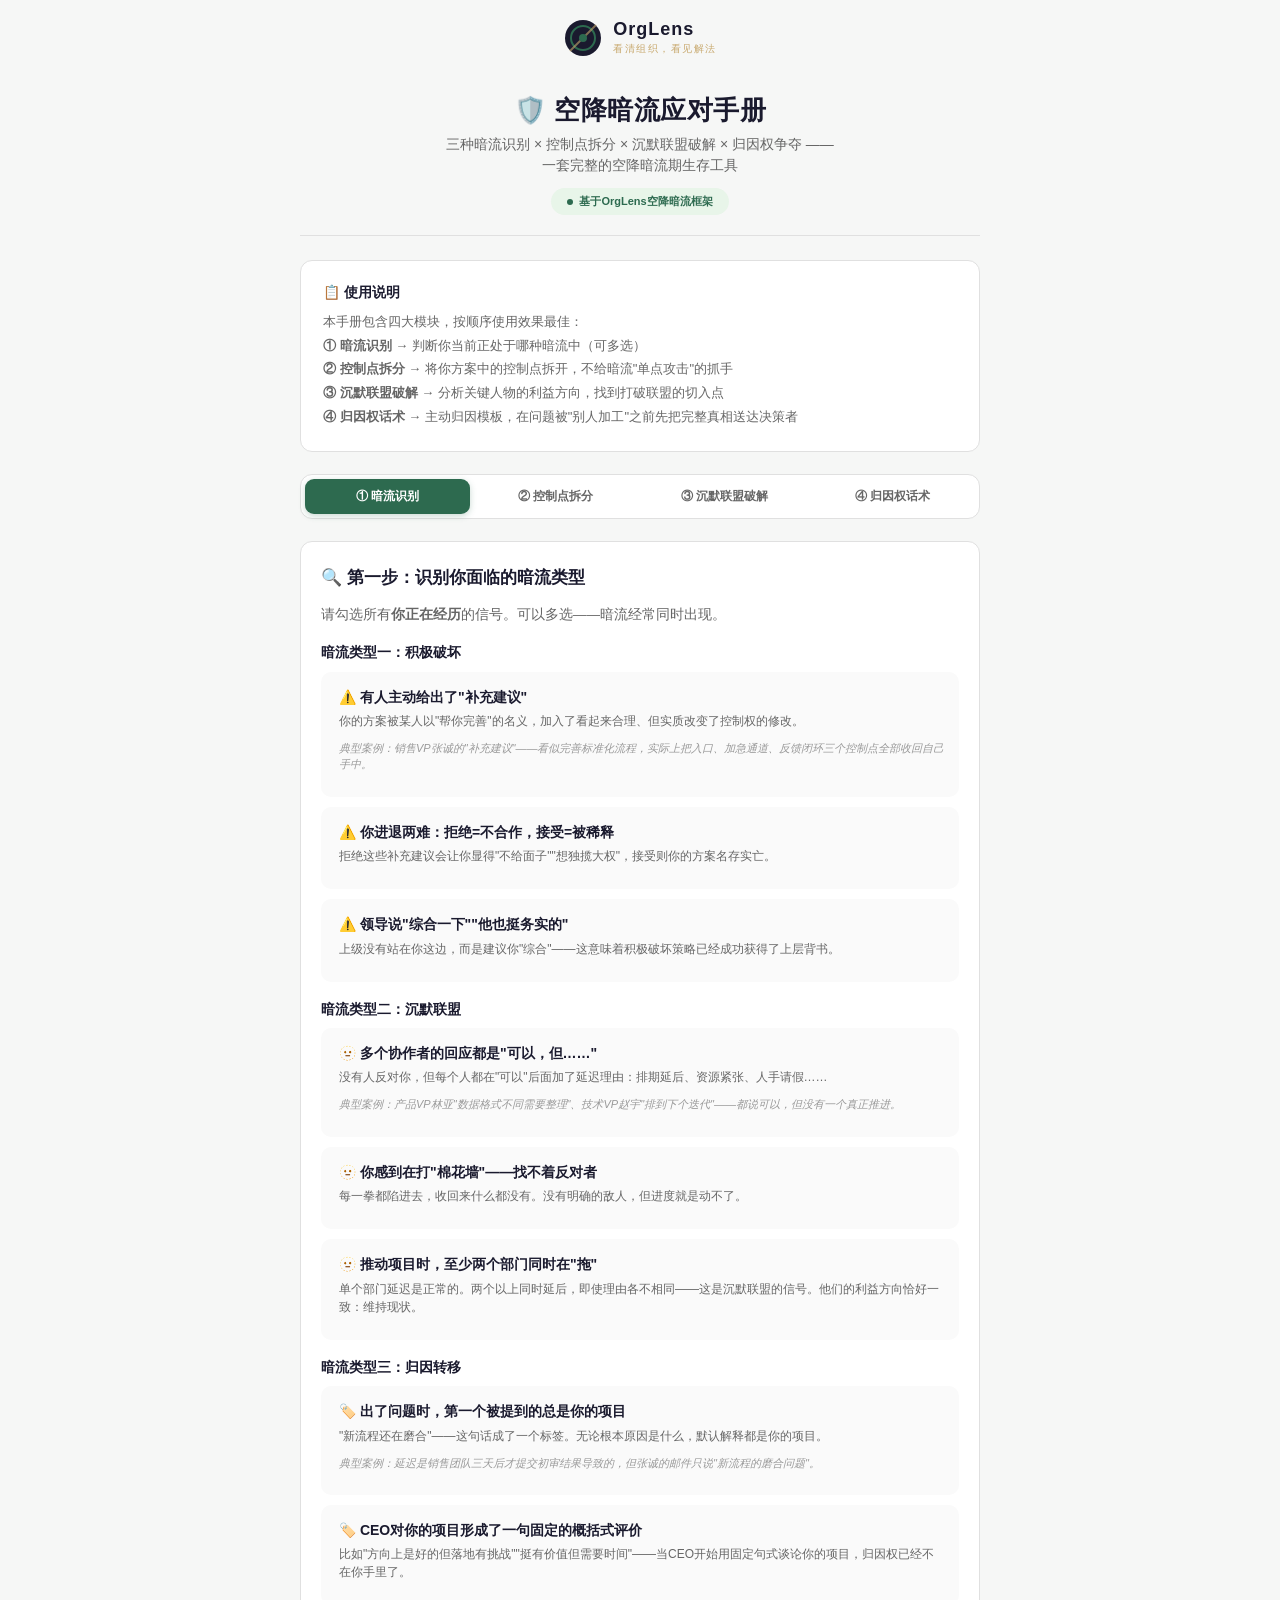
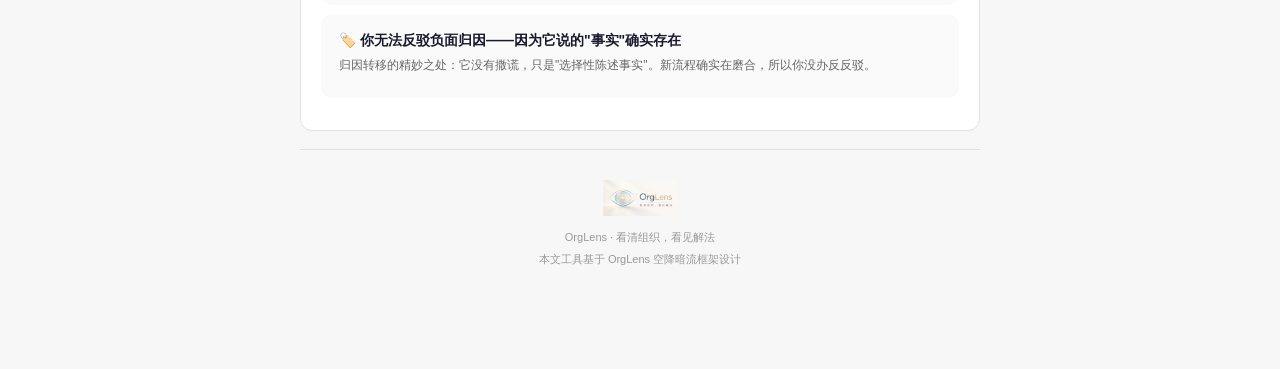
==== anchoring-countermeasures.html @ 835284b1 "Add 空降暗流应对手册 interactive tool" ====
<!DOCTYPE html>
<html lang="zh-CN">
<head>
<meta charset="UTF-8">
<meta name="viewport" content="width=device-width, initial-scale=1.0, maximum-scale=1.0, user-scalable=no">
<title>空降暗流应对手册 - OrgLens</title>
<meta name="description" content="三种暗流识别矩阵 × 控制点拆分模板 × 沉默联盟破解策略 × 归因权争夺话术。基于OrgLens空降暗流框架，一套完整的暗流期生存工具。">
<meta property="og:title" content="空降暗流应对手册 - OrgLens">
<meta property="og:description" content="你在暗流期吗？用这套工具识别暗流类型、拆分控制点、破解沉默联盟、夺回归因权。">
<link rel="icon" href="data:image/svg+xml,<svg xmlns='http://www.w3.org/2000/svg' viewBox='0 0 32 32'><circle cx='16' cy='16' r='14' fill='%231a1a2e'/><circle cx='16' cy='16' r='10' fill='none' stroke='%232d6a4f' stroke-width='1.5'/><line x1='5' y1='27' x2='27' y2='5' stroke='%23c8a96e' stroke-width='1.5' opacity='0.6'/><circle cx='16' cy='16' r='3' fill='%232d6a4f'/></svg>">
<style>
:root{
--primary:#1a1a2e;--accent:#2d6a4f;--accent-light:#e8f5e9;--gold:#c8a96e;--gold-light:#f7efe0;
--bg:#f6f7f6;--card-bg:#ffffff;--border:#e0e0e0;--high:#2d6a4f;--mid:#e6a817;--low:#c0392b;
--text2:#666;--text3:#999
}
*{margin:0;padding:0;box-sizing:border-box}
body{
font-family:-apple-system,BlinkMacSystemFont,"PingFang SC","Microsoft YaHei","Helvetica Neue",sans-serif;
background:var(--bg);color:var(--primary);line-height:1.6;-webkit-font-smoothing:antialiased;
-webkit-tap-highlight-color:transparent
}
.container{max-width:720px;margin:0 auto;padding:0 20px 80px}
.brand-bar{display:flex;align-items:center;justify-content:center;gap:10px;padding:18px 0 8px}
.brand-icon{width:40px;height:40px;flex-shrink:0}
.brand-name{font-size:18px;font-weight:800;color:var(--primary);letter-spacing:1px;line-height:1.2}
.brand-tagline{font-size:10px;color:var(--gold);font-weight:500;letter-spacing:1.5px;text-transform:uppercase}
.header{text-align:center;padding:28px 0 20px;border-bottom:1px solid var(--border);margin-bottom:24px}
.header h1{font-size:26px;font-weight:800;color:var(--primary);letter-spacing:.5px;line-height:1.3}
.header .subtitle{font-size:14px;color:var(--text2);margin-top:6px;line-height:1.5}
.framework-badge{display:inline-flex;align-items:center;gap:6px;margin-top:12px;font-size:11px;color:var(--accent);background:var(--accent-light);padding:5px 16px;border-radius:20px;font-weight:600}
.framework-badge .dot{width:6px;height:6px;border-radius:50%;background:var(--accent)}
.instructions{background:var(--card-bg);border-radius:12px;padding:20px 22px;margin-bottom:22px;border:1px solid var(--border)}
.instructions h3{font-size:14px;margin-bottom:8px;color:var(--primary);font-weight:700}
.instructions p{font-size:13px;color:var(--text2);margin:3px 0;line-height:1.6}

/* Tabs */
.tabs{display:flex;gap:4px;margin-bottom:22px;background:var(--card-bg);border-radius:12px;padding:4px;border:1px solid var(--border)}
.tab-btn{flex:1;padding:10px 6px;border:none;border-radius:9px;background:transparent;font-size:12px;font-weight:600;color:var(--text2);cursor:pointer;transition:all .2s;text-align:center;line-height:1.3}
.tab-btn.active{background:var(--accent);color:#fff;box-shadow:0 2px 6px rgba(45,106,79,.25)}
.tab-btn:hover:not(.active){color:var(--accent)}
.tab-panel{display:none}
.tab-panel.active{display:block}

/* Card */
.card{background:var(--card-bg);border-radius:12px;padding:22px 20px;margin-bottom:18px;border:1px solid var(--border)}
.card h2{font-size:17px;font-weight:700;color:var(--primary);margin-bottom:12px}
.card h3{font-size:14px;font-weight:700;color:var(--primary);margin:16px 0 8px}
.card p{font-size:13.5px;color:var(--text2);margin-bottom:10px;line-height:1.6}
.card ul,.card ol{padding-left:20px;margin-bottom:12px}
.card li{font-size:13px;color:var(--text2);margin-bottom:6px;line-height:1.6}

/* === TAB 1: 暗流识别 === */
.alert-item{padding:14px;background:#fafafa;border-radius:10px;margin-bottom:10px;border-left:4px solid transparent;cursor:pointer;transition:all .2s}
.alert-item.selected{border-left-color:var(--accent);background:var(--accent-light)}
.alert-item:hover{background:#f0f0f0}
.alert-item h4{font-size:14px;font-weight:700;color:var(--primary);margin-bottom:4px}
.alert-item p{font-size:12px;color:var(--text2);line-height:1.5}
.alert-item .example{font-size:11px;color:var(--text3);margin-top:4px;font-style:italic}
.result-badge{display:inline-block;padding:4px 12px;border-radius:14px;font-size:11px;font-weight:700;margin-top:6px}

/* === TAB 2: 控制点拆分 === */
.matrix-table{width:100%;border-collapse:collapse;font-size:12px;margin:12px 0}
.matrix-table th{padding:10px 8px;background:var(--accent);color:#fff;font-weight:600;text-align:left;font-size:12px}
.matrix-table th:first-child{border-radius:8px 0 0 0}
.matrix-table th:last-child{border-radius:0 8px 0 0}
.matrix-table td{padding:8px;border-bottom:1px solid #f0f0f0;font-size:12px;color:var(--text2);vertical-align:top}
.matrix-table tr:last-child td:last-child{border-radius:0 0 8px 0}
.matrix-table tr:last-child td:first-child{border-radius:0 0 0 8px}
.matrix-table textarea{width:100%;border:1px solid var(--border);border-radius:6px;padding:6px 8px;font-size:12px;resize:vertical;min-height:40px;font-family:inherit;background:#fafafa}
.matrix-table textarea:focus{outline:none;border-color:var(--accent);background:#fff}
.input-row{display:flex;gap:8px;align-items:center;margin-top:8px}
.input-row input{flex:1;border:1px solid var(--border);border-radius:8px;padding:8px 12px;font-size:13px;font-family:inherit}
.input-row input:focus{outline:none;border-color:var(--accent)}
.btn-sm{padding:6px 14px;border-radius:6px;font-size:12px;font-weight:600;cursor:pointer;border:none;transition:all .2s;background:var(--accent);color:#fff}
.btn-sm:active{transform:scale(.96)}

/* === TAB 3: 沉默联盟破解 === */
.stake-analyzer{border:2px dashed var(--border);border-radius:10px;padding:16px;margin:12px 0}
.stake-analyzer h4{font-size:13px;font-weight:700;color:var(--accent);margin-bottom:8px}
.stake-row{display:flex;gap:8px;margin-bottom:8px;align-items:center}
.stake-row label{font-size:12px;color:var(--text2);min-width:80px;font-weight:600}
.stake-row input{flex:1;border:1px solid var(--border);border-radius:6px;padding:6px 10px;font-size:12px;font-family:inherit}
.stake-row input:focus{outline:none;border-color:var(--accent)}
.stake-preview{background:#f8faf8;border-radius:8px;padding:12px;font-size:12px;color:var(--text2);margin-top:8px;display:none}
.stake-preview.show{display:block}
.stake-preview strong{color:var(--accent)}

/* === TAB 4: 归因权话术 === */
.script-card{background:#fafafa;border-radius:10px;padding:16px;margin-bottom:12px;border:1px solid var(--border)}
.script-card h4{font-size:13px;font-weight:700;color:var(--primary);margin-bottom:6px}
.script-card .script-text{font-size:13px;color:var(--text2);line-height:1.7;padding:10px 14px;background:#fff;border-radius:8px;border:1px solid #eee;margin:8px 0;white-space:pre-wrap}
.script-card .script-note{font-size:11px;color:var(--text3);margin-top:4px}

.btn-row{display:flex;gap:10px;justify-content:center;margin:24px 0;flex-wrap:wrap}
.btn{padding:11px 26px;border-radius:8px;font-size:14px;font-weight:600;cursor:pointer;border:none;transition:all .2s;outline:none}
.btn:active{transform:scale(.96)}
.btn-primary{background:var(--accent);color:#fff}
.btn-primary:hover{opacity:.9}
.btn-outline{background:#fff;color:var(--accent);border:2px solid var(--accent)}
.btn-outline:hover{background:var(--accent-light)}
.copied-toast{position:fixed;bottom:40px;left:50%;transform:translateX(-50%);background:var(--primary);color:#fff;padding:10px 24px;border-radius:20px;font-size:13px;font-weight:600;z-index:999;opacity:0;transition:opacity .3s;pointer-events:none}
.copied-toast.show{opacity:1}

/* Footer */
.footer{text-align:center;padding:30px 0 20px;border-top:1px solid var(--border);margin-top:10px}
.footer-logo{height:36px;margin-bottom:6px;opacity:.8}
.footer p{font-size:11px;color:var(--text3)}

@keyframes fadeInUp{from{opacity:0;transform:translateY(12px)}to{opacity:1;transform:translateY(0)}}
@media(max-width:500px){
.header h1{font-size:22px}
.tab-btn{font-size:11px;padding:8px 4px}
.table-wrap{overflow-x:auto}
}
</style>
</head>
<body>

<div class="container">

<!-- Brand -->
<div class="brand-bar">
  <svg class="brand-icon" viewBox="0 0 40 40"><circle cx="20" cy="20" r="18" fill="var(--primary)"/><circle cx="20" cy="20" r="12" fill="none" stroke="var(--accent)" stroke-width="2"/><path d="M7 33L33 7" stroke="var(--gold)" stroke-width="2" opacity="0.6"/><circle cx="20" cy="20" r="4" fill="var(--accent)"/></svg>
  <div>
    <div class="brand-name">OrgLens</div>
    <div class="brand-tagline">看清组织，看见解法</div>
  </div>
</div>

<!-- Header -->
<div class="header">
  <h1>🛡️ 空降暗流应对手册</h1>
  <div class="subtitle">三种暗流识别 × 控制点拆分 × 沉默联盟破解 × 归因权争夺 ——<br>一套完整的空降暗流期生存工具</div>
  <div class="framework-badge"><span class="dot"></span>基于OrgLens空降暗流框架</div>
</div>

<!-- Instructions -->
<div class="instructions">
  <h3>📋 使用说明</h3>
  <p>本手册包含四大模块，按顺序使用效果最佳：</p>
  <p><strong>① 暗流识别</strong> → 判断你当前正处于哪种暗流中（可多选）</p>
  <p><strong>② 控制点拆分</strong> → 将你方案中的控制点拆开，不给暗流"单点攻击"的抓手</p>
  <p><strong>③ 沉默联盟破解</strong> → 分析关键人物的利益方向，找到打破联盟的切入点</p>
  <p><strong>④ 归因权话术</strong> → 主动归因模板，在问题被"别人加工"之前先把完整真相送达决策者</p>
</div>

<!-- Tabs -->
<div class="tabs">
  <button class="tab-btn active" onclick="switchTab(0)">① 暗流识别</button>
  <button class="tab-btn" onclick="switchTab(1)">② 控制点拆分</button>
  <button class="tab-btn" onclick="switchTab(2)">③ 沉默联盟破解</button>
  <button class="tab-btn" onclick="switchTab(3)">④ 归因权话术</button>
</div>

<!-- ============ TAB 0: 暗流识别 ============ -->
<div class="tab-panel active" id="tab-0">
  <div class="card">
    <h2>🔍 第一步：识别你面临的暗流类型</h2>
    <p>请勾选所有<b>你正在经历</b>的信号。可以多选——暗流经常同时出现。</p>

    <h3>暗流类型一：积极破坏</h3>
    <div class="alert-item" onclick="toggleAlert(this,1)" id="alert-type1">
      <h4>⚠️ 有人主动给出了"补充建议"</h4>
      <p>你的方案被某人以"帮你完善"的名义，加入了看起来合理、但实质改变了控制权的修改。</p>
      <p class="example">典型案例：销售VP张诚的"补充建议"——看似完善标准化流程，实际上把入口、加急通道、反馈闭环三个控制点全部收回自己手中。</p>
    </div>
    <div class="alert-item" onclick="toggleAlert(this,2)" id="alert-type1b">
      <h4>⚠️ 你进退两难：拒绝=不合作，接受=被稀释</h4>
      <p>拒绝这些补充建议会让你显得"不给面子""想独揽大权"，接受则你的方案名存实亡。</p>
    </div>
    <div class="alert-item" onclick="toggleAlert(this,3)" id="alert-type1c">
      <h4>⚠️ 领导说"综合一下""他也挺务实的"</h4>
      <p>上级没有站在你这边，而是建议你"综合"——这意味着积极破坏策略已经成功获得了上层背书。</p>
    </div>

    <h3>暗流类型二：沉默联盟</h3>
    <div class="alert-item" onclick="toggleAlert(this,4)" id="alert-type2">
      <h4>🫥 多个协作者的回应都是"可以，但……"</h4>
      <p>没有人反对你，但每个人都在"可以"后面加了延迟理由：排期延后、资源紧张、人手请假……</p>
      <p class="example">典型案例：产品VP林亚"数据格式不同需要整理"、技术VP赵宇"排到下个迭代"——都说可以，但没有一个真正推进。</p>
    </div>
    <div class="alert-item" onclick="toggleAlert(this,5)" id="alert-type2b">
      <h4>🫥 你感到在打"棉花墙"——找不着反对者</h4>
      <p>每一拳都陷进去，收回来什么都没有。没有明确的敌人，但进度就是动不了。</p>
    </div>
    <div class="alert-item" onclick="toggleAlert(this,6)" id="alert-type2c">
      <h4>🫥 推动项目时，至少两个部门同时在"拖"</h4>
      <p>单个部门延迟是正常的。两个以上同时延后，即使理由各不相同——这是沉默联盟的信号。他们的利益方向恰好一致：维持现状。</p>
    </div>

    <h3>暗流类型三：归因转移</h3>
    <div class="alert-item" onclick="toggleAlert(this,7)" id="alert-type3">
      <h4>🏷️ 出了问题时，第一个被提到的总是你的项目</h4>
      <p>"新流程还在磨合"——这句话成了一个标签。无论根本原因是什么，默认解释都是你的项目。</p>
      <p class="example">典型案例：延迟是销售团队三天后才提交初审结果导致的，但张诚的邮件只说"新流程的磨合问题"。</p>
    </div>
    <div class="alert-item" onclick="toggleAlert(this,8)" id="alert-type3b">
      <h4>🏷️ CEO对你的项目形成了一句固定的概括式评价</h4>
      <p>比如"方向上是好的但落地有挑战""挺有价值但需要时间"——当CEO开始用固定句式谈论你的项目，归因权已经不在你手里了。</p>
    </div>
    <div class="alert-item" onclick="toggleAlert(this,9)" id="alert-type3c">
      <h4>🏷️ 你无法反驳负面归因——因为它说的"事实"确实存在</h4>
      <p>归因转移的精妙之处：它没有撒谎，只是"选择性陈述事实"。新流程确实在磨合，所以你没办反反驳。</p>
    </div>

    <div id="alert-result" style="display:none;margin-top:16px;padding:14px 18px;background:var(--accent-light);border-radius:10px;border:1px solid var(--accent)">
      <h4 style="color:var(--accent);margin-bottom:6px">📊 你的暗流画像</h4>
      <div id="alert-summary" style="font-size:13px;color:var(--primary);line-height:1.7"></div>
    </div>
  </div>
</div>

<!-- ============ TAB 1: 控制点拆分 ============ -->
<div class="tab-panel" id="tab-1">
  <div class="card">
    <h2>⚙️ 第二步：控制点拆分模板</h2>
    <p>积极破坏之所以能生效，是因为你的方案有<b>单点控制点</b>——别人只需要在这个点上"帮你优化"就能改变整个方案的方向。把控制点拆开，暗流就找不到抓手。</p>

    <p><strong>填写你的项目名称：</strong></p>
    <div class="input-row" style="margin-bottom:14px">
      <input type="text" id="project-name" placeholder="例如：客户交付流程标准化">
    </div>

    <div class="table-wrap">
    <table class="matrix-table" id="control-matrix">
      <thead>
        <tr><th style="width:22%">控制点</th><th style="width:25%">当前状态（谁控制）</th><th style="width:25%">暗流风险</th><th style="width:28%">拆分方案</th></tr>
      </thead>
      <tbody>
        <tr>
          <td><strong>入口调度权</strong><br><span style="font-size:10px;color:var(--text3)">谁决定优先做哪个</span></td>
          <td><textarea placeholder="例：销售VP独揽审批权"></textarea></td>
          <td><textarea placeholder="例：张诚把初审权加入补充建议"></textarea></td>
          <td><textarea placeholder="例：改轮值机制，三个部门轮流当值，每季度轮换"></textarea></td>
        </tr>
        <tr>
          <td><strong>标准制定权</strong><br><span style="font-size:10px;color:var(--text3)">谁定义交付标准</span></td>
          <td><textarea></textarea></td>
          <td><textarea></textarea></td>
          <td><textarea placeholder="例：由跨部门小组共同起草，而非单一负责人"></textarea></td>
        </tr>
        <tr>
          <td><strong>加急通道权</strong><br><span style="font-size:10px;color:var(--text3)">谁可以跳过流程</span></td>
          <td><textarea></textarea></td>
          <td><textarea></textarea></td>
          <td><textarea placeholder="例：改三人小组线上表决，不交一个人审批"></textarea></td>
        </tr>
        <tr>
          <td><strong>结果评估权</strong><br><span style="font-size:10px;color:var(--text3)">谁来评估效果</span></td>
          <td><textarea></textarea></td>
          <td><textarea></textarea></td>
          <td><textarea placeholder="例：数据向全员公开，不在单一部门汇总"></textarea></td>
        </tr>
        <tr>
          <td><strong>反馈收集权</strong><br><span style="font-size:10px;color:var(--text3)">投诉和反馈归谁</span></td>
          <td><textarea></textarea></td>
          <td><textarea></textarea></td>
          <td><textarea placeholder="例：建立公开反馈看板，全员可见"></textarea></td>
        </tr>
      </tbody>
    </table>
    </div>

    <p style="font-size:11px;color:var(--text3);margin-top:6px">💡 核心原则：<b>当你的方案没有单点可以攻击，积极破坏就找不到抓手。</b>每个控制点至少有两个部门共同参与。</p>
  </div>
</div>

<!-- ============ TAB 2: 沉默联盟破解 ============ -->
<div class="tab-panel" id="tab-2">
  <div class="card">
    <h2>🤝 第三步：沉默联盟破解策略</h2>
    <p>沉默联盟的本质是"利益自然对齐"——多个部门不想改变，所以他们各自按自己的舒适区行动。破解的关键不是催、不是告状，而是<b>找到一个让其中一个人先获益的切入点</b>。</p>

    <div class="stake-analyzer">
      <h4>🎯 利益对齐分析器</h4>
      <p style="font-size:12px;color:var(--text2)">列出沉默联盟中的关键人物，找到对他们"真正重要"的利益点。</p>

      <div class="stake-row">
        <label>人物 A：</label>
        <input type="text" id="person-a" placeholder="姓名/职位（如：产品VP林亚）">
      </div>
      <div class="stake-row">
        <label>当前态度：</label>
        <input type="text" id="attitude-a" placeholder="如：提供数据但一直延后">
      </div>
      <div class="stake-row">
        <label>他真正关心的：</label>
        <input type="text" id="stake-a" placeholder="如：Q4向CEO的产品路线图汇报">
      </div>

      <div style="margin:12px 0;border-top:1px dashed var(--border)"></div>

      <div class="stake-row">
        <label>人物 B：</label>
        <input type="text" id="person-b" placeholder="姓名/职位（如：技术VP赵宇）">
      </div>
      <div class="stake-row">
        <label>当前态度：</label>
        <input type="text" id="attitude-b" placeholder="如：可以配合但排到下个迭代">
      </div>
      <div class="stake-row">
        <label>他真正关心的：</label>
        <input type="text" id="stake-b" placeholder="如：减少重复运维工作">
      </div>

      <button class="btn-sm" onclick="generateStakeTactic()" style="margin-top:10px">生成破解策略 →</button>
    </div>

    <div class="stake-preview" id="stake-preview">
      <h4 style="color:var(--accent)">💡 破解策略建议</h4>
      <div id="stake-tactic-output" style="font-size:13px;line-height:1.7"></div>
    </div>
  </div>

  <div class="card">
    <h2>🧠 沉默联盟破解三原则</h2>
    <ol>
      <li><strong>不要挨个催。</strong>催只会让他们更想保持沉默。找到"先获益者"是关键。</li>
      <li><strong>不要向上告状。</strong>告状会增加政治风险，让沉默者更不敢参与——怕"站队"。</li>
      <li><strong>把你的项目，包装成"对他的汇报有支撑"。不是"请配合我"，是"这件事能帮到你"。</strong></li>
    </ol>
    <p style="font-size:12px;color:var(--text3);margin-top:8px">📖 参考案例：秦川没有催林亚要数据，而是用已有数据做了一个"客户痛点热力图"，告诉林亚"补充产品维度后可以出一份完整报告，支撑你Q4的路线图汇报"——一周后数据补齐了。</p>
  </div>
</div>

<!-- ============ TAB 3: 归因权话术 ============ -->
<div class="tab-panel" id="tab-3">
  <div class="card">
    <h2>📝 第四步：归因权争夺话术</h2>
    <p>归因转移之所以有效，是因为你让出了<b>解释权</b>。当项目出问题，谁第一个给出合理且完整的解释，谁就掌握了归因权。核心原则：<b>不是把锅甩出去，而是让真相在被别人加工之前，先以完整的形式到达决策者。</b></p>
  </div>

  <div class="script-card">
    <h4>📧 话术一：交付异常主动归因邮件</h4>
    <p class="script-note">【适用场景】项目出现任何问题时，在别人发邮件之前（同一天内）先行发送。关键：主动、透明、结构化。</p>
    <div class="script-text" id="script-1">收件人：[CEO / 相关部门负责人]
主题：关于 XX 项目 [具体问题] 的分析与改进方案

各位好，

XX 项目在上线第 [阶段] 出现了 [具体问题]，简述如下：

一、发生了什么
- 事件：[一句话概括]
- 影响范围：[量化影响]
- 发生时间：[精确时间]

二、延迟/问题节点分析
- 节点1：[部门/环节] — [具体延迟] — [时长]
- 节点2：[部门/环节] — [具体延迟] — [时长]
- 是否与新流程相关：[是/否/部分相关，具体说明]

三、改进措施
- 短期（本周内）：[具体行动]
- 中期（两周内）：[具体行动]
- 长期：[机制调整]

以上分析基于至今收集到的完整数据。如有补充，欢迎指出。

[你的名字]</div>
    <button class="btn-sm" onclick="copyScript('script-1')">📋 复制话术</button>
  </div>

  <div class="script-card">
    <h4>🗣️ 话术二：应对CEO概括式评价</h4>
    <p class="script-note">【适用场景】CEO开始用固定句式评价你的项目时（如"方向好但落地有挑战"）。不要争辩，用数据重构叙事。</p>
    <div class="script-text" id="script-2">CEO 提到"XX项目落地有挑战"时，可以这样回应：

"您说得对，落地确实有挑战。我把挑战拆成了三类，第一类是[外部/客观因素]，第二类是[跨部门协作时序]，第三类是[我们自身需要优化的]。目前前两类在按计划推进，第三类我已经做了调整，这是进度跟踪表，每两周同步一次。"

核心技巧：
1. 认可评价（不说"不是这样的"）
2. 主动拆分问题（把模糊的"有挑战"变成具体的三类）
3. 展示控制感（有进度表、有节奏）</div>
    <button class="btn-sm" onclick="copyScript('script-2')">📋 复制话术</button>
  </div>

  <div class="script-card">
    <h4>📊 话术三：归因分析报告框架</h4>
    <p class="script-note">【适用场景】定期（每周/双周）出一次，养成习惯。让CEO习惯从你这里获得第一手归因。</p>
    <div class="script-text" id="script-3">《XX项目双周进展与异常分析》

一、整体进度：完成 XX%，较计划 [提前/正常/延迟 X 天]

二、本周关键成果
- [成果1]
- [成果2]

三、异常分析
| 异常事件 | 发生节点 | 是否与新流程相关 | 影响程度 | 已采取措施 |
|----------|---------|-----------------|---------|-----------|
| [事件A] | [部门/环节] | [是/否/部分] | [高/中/低] | [措施] |

四、下周重点
- [行动1]
- [行动2]

五、需决策事项（如有）
- [需要CEO决策的事]</div>
    <button class="btn-sm" onclick="copyScript('script-3')">📋 复制话术</button>
  </div>

  <div class="script-card">
    <h4>🛡️ 话术四：回应"补充建议"式积极破坏</h4>
    <p class="script-note">【适用场景】有人以"帮你完善"的名义提出了改变控制权的补充建议。</p>
    <div class="script-text" id="script-4">对方提出补充建议后，可以这样回复（全员邮件）：

"[对方名字]的建议我仔细看了，方向上是好的。有三点我想补充：

1. [建议中某一条]确实有助于提升效率，我想加上一个细节——这个环节可以由[跨部门小组/轮值]来操作，而不是固定在一个部门，这样更符合标准化的初衷。

2. 关于[另一条建议]，我们可以先试用一个季度，数据公开可见，季度末再决定是否固化。

3. 整体上，标准化体系的核心目标是[XX]，任何优化都围绕这个目标来——不是为了优化而优化。

欢迎大家继续补充。"

核心技巧：
- 不直接拒绝（不触发"不合作"标签）
- 每个接受都附加"分散控制权"的细节
- 把优化框架定在你的目标上</div>
    <button class="btn-sm" onclick="copyScript('script-4')">📋 复制话术</button>
  </div>
</div>

<!-- Footer -->
<div class="footer">
  <img src="orglens-logo.png" alt="OrgLens · 看清组织，看见解法" class="footer-logo">
  <p>OrgLens · 看清组织，看见解法</p>
  <p style="margin-top:4px">本文工具基于 OrgLens 空降暗流框架设计</p>
</div>

</div><!-- /container -->

<div class="copied-toast" id="toast">✅ 已复制到剪贴板</div>

<script>
// ======== TAB SWITCHING ========
function switchTab(idx){
  document.querySelectorAll('.tab-btn').forEach((b,i)=>b.classList.toggle('active',i===idx));
  document.querySelectorAll('.tab-panel').forEach((p,i)=>p.classList.toggle('active',i===idx));
}

// ======== ALERT TYPE CHECKLIST ========
var selectedAlerts = new Set();
function toggleAlert(el, id){
  el.classList.toggle('selected');
  if(el.classList.contains('selected')) selectedAlerts.add(id);
  else selectedAlerts.delete(id);
  updateAlertResult();
}

function updateAlertResult(){
  var resultDiv = document.getElementById('alert-result');
  var summary = document.getElementById('alert-summary');
  if(selectedAlerts.size === 0){
    resultDiv.style.display = 'none';
    return;
  }
  resultDiv.style.display = 'block';
  var type1 = 0, type2 = 0, type3 = 0;
  selectedAlerts.forEach(function(id){
    if(id <= 3) type1++;
    else if(id <= 6) type2++;
    else type3++;
  });

  var lines = [];
  if(type1 > 0) lines.push('🟠 <strong>积极破坏</strong>：' + '⚠️'.repeat(Math.min(type1,3)) + ' 关联 ' + type1 + ' 个信号。核心应对：拆分控制点（见Tab②）');
  if(type2 > 0) lines.push('🟡 <strong>沉默联盟</strong>：' + '🫥'.repeat(Math.min(type2,3)) + ' 关联 ' + type2 + ' 个信号。核心应对：找到先获益者切入（见Tab③）');
  if(type3 > 0) lines.push('🔴 <strong>归因转移</strong>：' + '🏷️'.repeat(Math.min(type3,3)) + ' 关联 ' + type3 + ' 个信号。核心应对：夺回归因权，先手归因（见Tab④）');

  summary.innerHTML = lines.join('<br>');
}

// ======== SILENT ALLIANCE TACTIC ========
function generateStakeTactic(){
  var personA = document.getElementById('person-a').value || '人物A';
  var stakeA = document.getElementById('stake-a').value || 'TA真正关心的利益';
  var personB = document.getElementById('person-b').value || '人物B';
  var stakeB = document.getElementById('stake-b').value || 'TA真正关心的利益';

  var output = '<p>基于你的分析，建议优先从<b>' + personA + '</b>切入：</p>';
  output += '<p>📌 <b>切入点</b>：你的项目数据/成果，可以怎么帮到 <b>' + personA + '</b> 关心的「' + stakeA + '」？</p>';
  output += '<p>📌 <b>沟通话术框架</b>：</p>';
  output += '<p style="padding:10px 14px;background:#fff;border-radius:8px;border:1px solid #eee">"' + personA + '，我用现有数据做了一个初步分析。如果补上你那边的维度，我们可以出一份完整报告——这份报告可以直接支撑你<b>' + stakeA + '</b>方面的汇报。"</p>';
  output += '<p>📌 <b>关键原则</b>：不说"请配合我的项目"，说"这件事能支撑你的汇报"。让沉默者看到参与的好处，且不触发"站队"风险。</p>';
  output += '<p style="margin-top:10px;color:var(--text3);font-size:11px">💡 先在一个人身上取得突破后，联盟的利益一致性就被打破了。第二个人的数据自然会补上。</p>';

  document.getElementById('stake-tactic-output').innerHTML = output;
  document.getElementById('stake-preview').classList.add('show');
}

// ======== COPY SCRIPT ========
function copyScript(scriptId){
  var el = document.getElementById(scriptId);
  if(!el) return;
  var text = el.innerText || el.textContent;
  if(navigator.clipboard){
    navigator.clipboard.writeText(text).then(function(){
      showToast();
    });
  } else {
    var ta = document.createElement('textarea');
    ta.value = text;
    ta.style.position = 'fixed';
    ta.style.left = '-9999px';
    document.body.appendChild(ta);
    ta.select();
    document.execCommand('copy');
    document.body.removeChild(ta);
    showToast();
  }
}

function showToast(){
  var t = document.getElementById('toast');
  t.classList.add('show');
  setTimeout(function(){ t.classList.remove('show'); }, 1800);
}

// ======== AUTO-SAVE CONTROL MATRIX (localStorage) ========
(function(){
  var saved = localStorage.getItem('anchoring-matrix');
  if(saved){
    try{
      var data = JSON.parse(saved);
      var tds = document.querySelectorAll('#control-matrix textarea');
      for(var i=0;i<Math.min(data.length,tds.length);i++){
        tds[i].value = data[i] || '';
      }
    }catch(e){}
  }

  var saveTimer;
  document.getElementById('control-matrix').addEventListener('input',function(){
    clearTimeout(saveTimer);
    saveTimer = setTimeout(function(){
      var tds = document.querySelectorAll('#control-matrix textarea');
      var values = [];
      tds.forEach(function(t){ values.push(t.value); });
      localStorage.setItem('anchoring-matrix', JSON.stringify(values));
    }, 500);
  });
})();
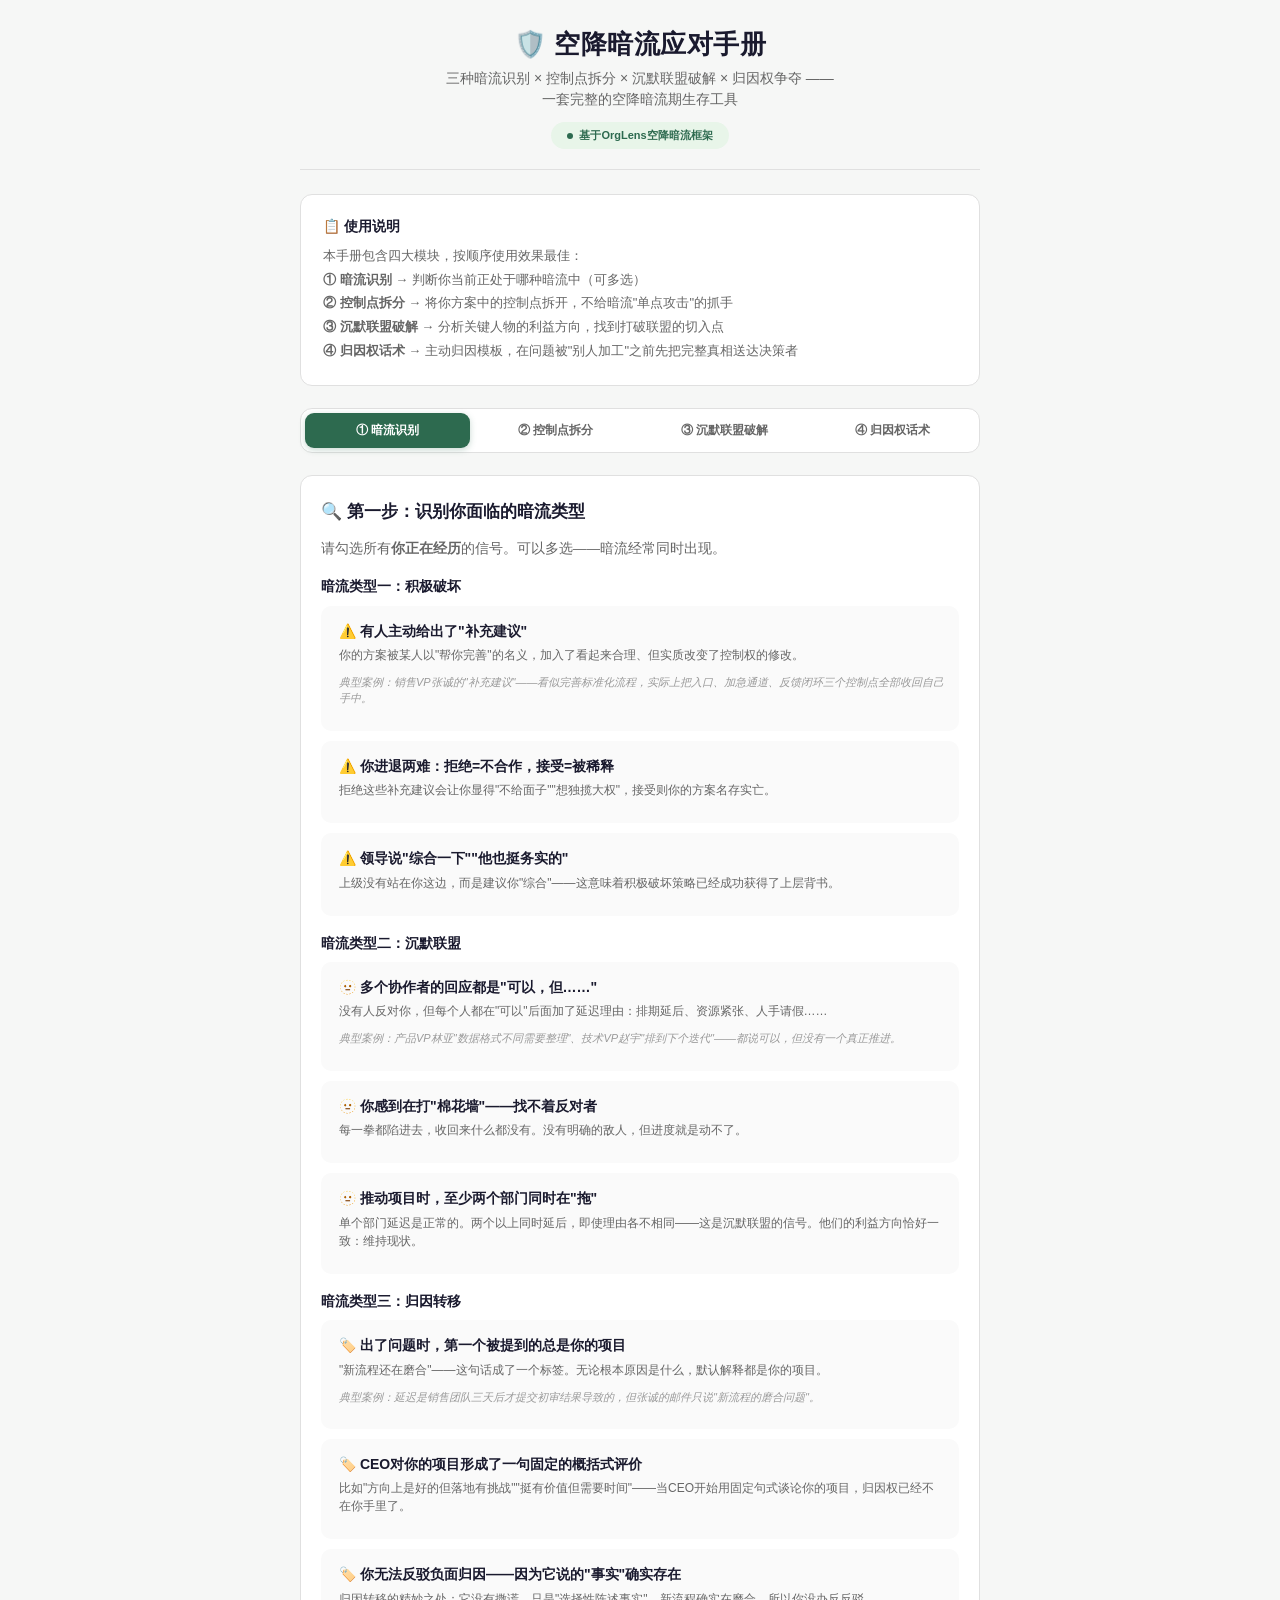
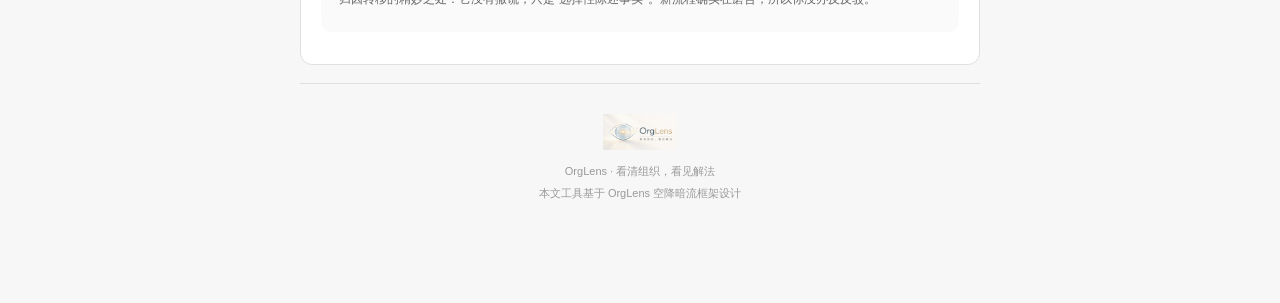
==== commit 553987be: "空降暗流应对手册-更新" ====
--- a/anchoring-countermeasures.html
+++ b/anchoring-countermeasures.html
@@ -119,15 +119,6 @@
 
 <div class="container">
 
-<!-- Brand -->
-<div class="brand-bar">
-  <svg class="brand-icon" viewBox="0 0 40 40"><circle cx="20" cy="20" r="18" fill="var(--primary)"/><circle cx="20" cy="20" r="12" fill="none" stroke="var(--accent)" stroke-width="2"/><path d="M7 33L33 7" stroke="var(--gold)" stroke-width="2" opacity="0.6"/><circle cx="20" cy="20" r="4" fill="var(--accent)"/></svg>
-  <div>
-    <div class="brand-name">OrgLens</div>
-    <div class="brand-tagline">看清组织，看见解法</div>
-  </div>
-</div>
-
 <!-- Header -->
 <div class="header">
   <h1>🛡️ 空降暗流应对手册</h1>
@@ -438,8 +429,16 @@
 <script>
 // ======== TAB SWITCHING ========
 function switchTab(idx){
-  document.querySelectorAll('.tab-btn').forEach((b,i)=>b.classList.toggle('active',i===idx));
-  document.querySelectorAll('.tab-panel').forEach((p,i)=>p.classList.toggle('active',i===idx));
+  var btns = document.querySelectorAll('.tab-btn');
+  var panels = document.querySelectorAll('.tab-panel');
+  for(var i=0;i<btns.length;i++){
+    if(i===idx){ btns[i].classList.add('active'); }
+    else{ btns[i].classList.remove('active'); }
+  }
+  for(var i=0;i<panels.length;i++){
+    if(i===idx){ panels[i].classList.add('active'); panels[i].style.display='block'; }
+    else{ panels[i].classList.remove('active'); panels[i].style.display='none'; }
+  }
 }
 
 // ======== ALERT TYPE CHECKLIST ========
@@ -543,4 +542,7 @@
       localStorage.setItem('anchoring-matrix', JSON.stringify(values));
     }, 500);
   });
-})();+})();
+</script>
+</body>
+</html>
